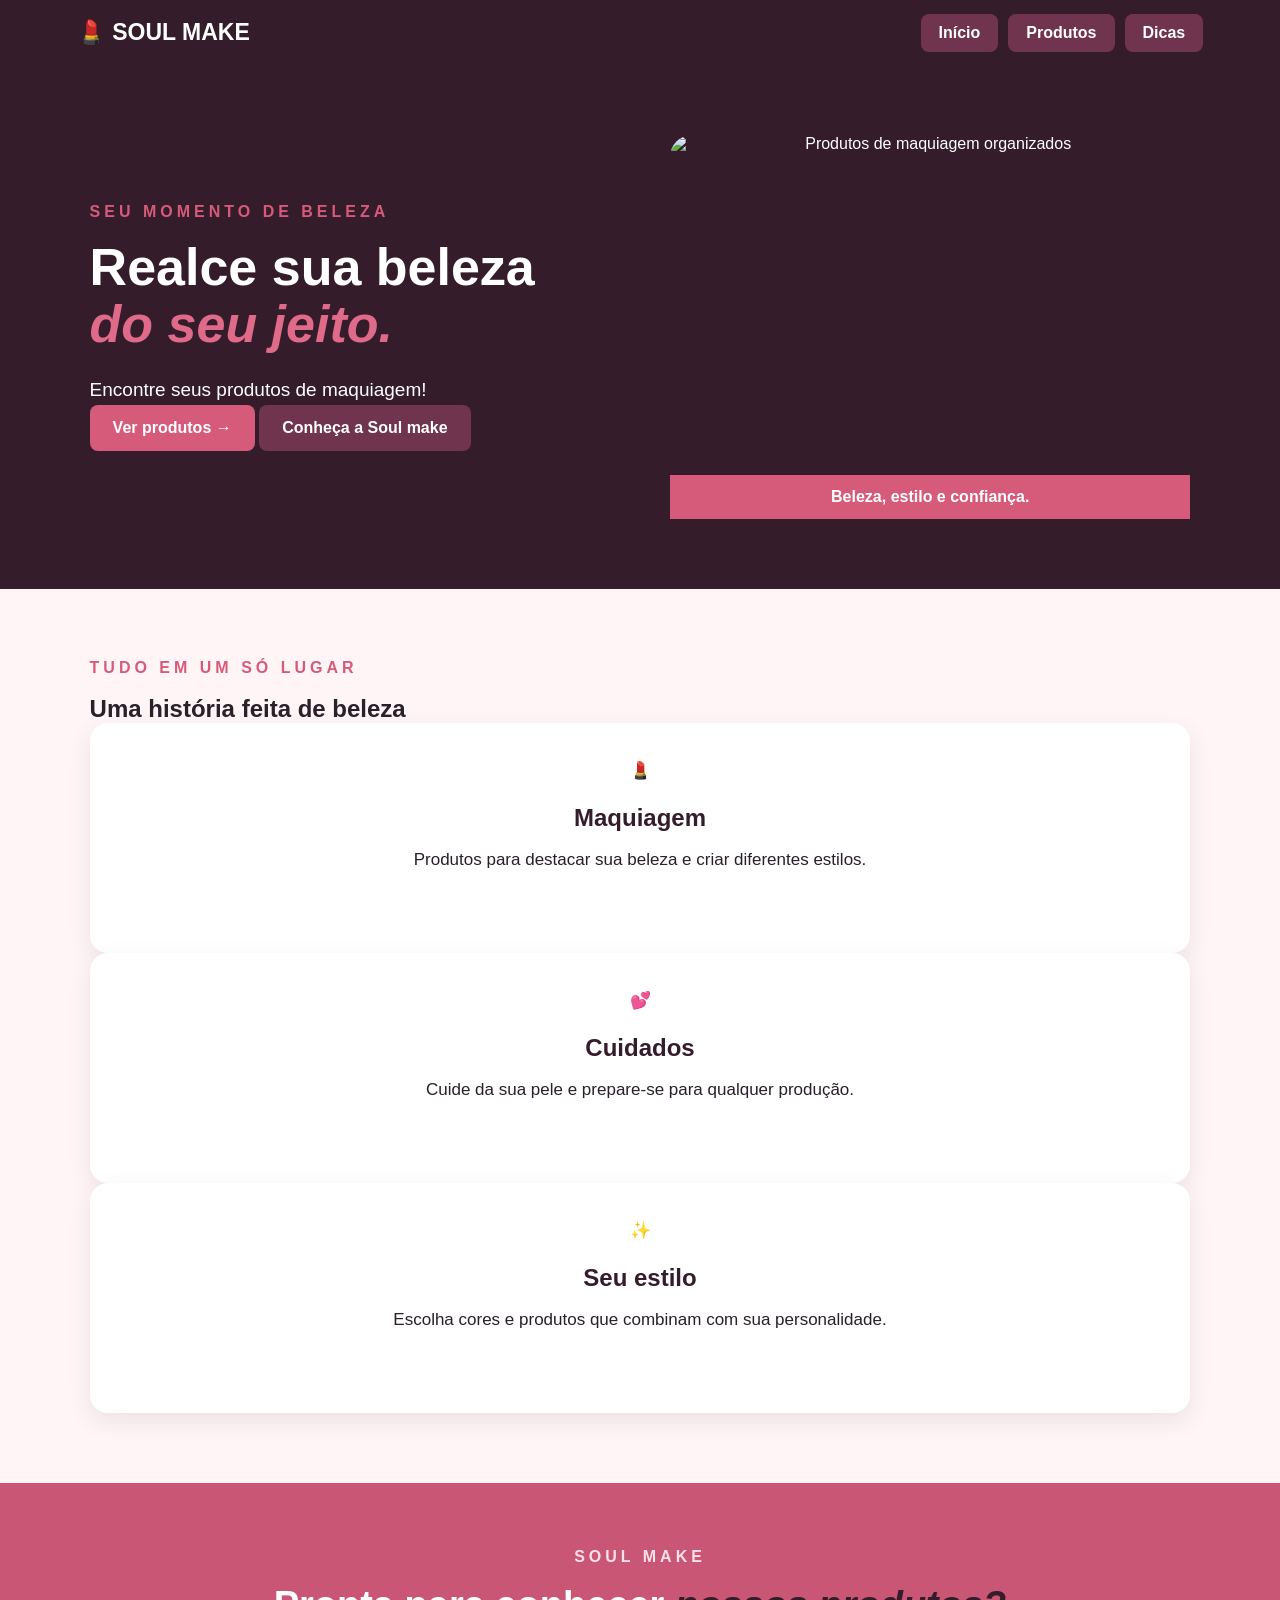
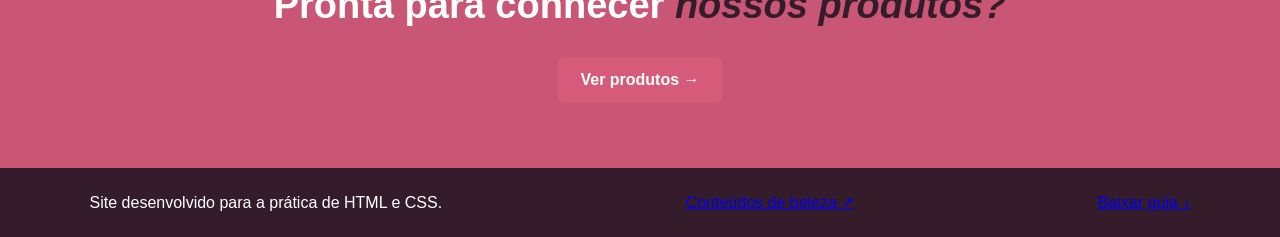
==== index.html @ e2d08eaf "adicionando produto" ====
<!DOCTYPE html>
<html lang="pt-BR">

<head>
    <meta charset="UTF-8">
    <meta name="viewport" content="width=device-width, initial-scale=1.0">
    <title>Make Beauty</title>
    <link rel="stylesheet" href="css/style.css">
</head>

<body>

    <header>

        <p class="logo">💄 SOUL MAKE</p>

        <nav>
            <a href="index.html">Início</a>
            <a href="pages/produtos.html">Produtos</a>
            <a href="pages/dicas.html">Dicas</a>
        </nav>

    </header>

    <main>

        <section class="hero">

            <article class="hero-text">

                <p class="destaque">SEU MOMENTO DE BELEZA</p>

                <h1>
                    Realce sua beleza
                    <span>do seu jeito.</span>
                </h1>

                <p>
                    Encontre seus produtos de maquiagem!
                </p>

                <a href="pages/produtos.html" class="botao principal">
                    Ver produtos →
                </a>

                <a href="#destaques" class="botao secundario">
                    Conheça a Soul make
                </a>

            </article>

            <article class="hero-imagem">

                <img
                    src="assets/maquiagem.jpg"
                    alt="Produtos de maquiagem organizados">

                <p>
                    Beleza, estilo e confiança.
                </p>

            </article>

        </section>


        <section id="destaques">

            <p class="destaque">
                TUDO EM UM SÓ LUGAR
            </p>

            <h2>
                Uma história feita de
                <span>beleza</span>
            </h2>


            <article class="card">

                <p class="icone">💄</p>

                <h3>
                    Maquiagem
                </h3>

                <p>
                    Produtos para destacar sua beleza
                    e criar diferentes estilos.
                </p>

            </article>


            <article class="card">

                <p class="icone">💕</p>

                <h3>
                    Cuidados
                </h3>

                <p>
                    Cuide da sua pele e prepare-se
                    para qualquer produção.
                </p>

            </article>


            <article class="card">

                <p class="icone">✨</p>

                <h3>
                    Seu estilo
                </h3>

                <p>
                    Escolha cores e produtos que
                    combinam com sua personalidade.
                </p>

            </article>

        </section>


        <section class="chamada">

            <p class="destaque">
                SOUL MAKE
            </p>

            <h2>
                Pronta para conhecer
                <span>nossos produtos?</span>
            </h2>

            <a href="pages/produtos.html" class="botao principal">
                Ver produtos →
            </a>

        </section>

    </main>


    <footer>

        <p>
            Site desenvolvido para a prática de HTML e CSS.
        </p>

        <a
            href="https://www.vogue.com/beauty"
            target="_blank">
            Conteúdos de beleza ↗
        </a>

        <a
            href="assets/arquivos/guia-maquiagem.txt"
            download>
            Baixar guia ↓
        </a>

    </footer>

</body>

</html>
---- css/style.css ----
* {
    margin: 0;
    padding: 0;
    box-sizing: border-box;
}

body {
    font-family: Arial, sans-serif;
    background-color: #fff5f7;
    color: #29202a;
}


/* HEADER */

header {
    background-color: #351c2b;
    min-height: 65px;
    padding: 0 6%;

    display: flex;
    align-items: center;
    justify-content: space-between;
}

.logo {
    color: #ffffff;
    font-size: 23px;
    font-weight: bold;
}

nav {
    display: flex;
    gap: 10px;
}

nav a {
    color: #ffffff;
    text-decoration: none;
    font-weight: bold;

    background-color: #71344e;

    padding: 10px 18px;

    border-radius: 8px;
}

nav a:hover {
    background-color: #c95675;
}


/* PRIMEIRA TELA */

.hero {
    background-color: #351c2b;
    color: #ffffff;

    min-height: 520px;

    padding: 70px 7%;

    display: flex;
    align-items: center;
    justify-content: space-between;

    gap: 60px;
}

.hero-text {
    flex: 1;
}

.destaque {
    color: #d65b7a;

    font-weight: bold;

    letter-spacing: 4px;

    margin-bottom: 18px;
}

.hero h1 {
    font-size: 52px;

    line-height: 1.1;

    margin-bottom: 22px;
}

.hero h1 span {
    color: #e06a89;

    font-style: italic;
}

.hero-text > p:not(.destaque) {
    font-size: 19px;

    line-height: 1.6;

    max-width: 650px;
}


/* BOTÕES */

.botoes {
    display: flex;

    gap: 15px;

    margin-top: 30px;
}

.botao {
    display: inline-block;

    color: #ffffff;

    text-decoration: none;

    font-weight: bold;

    padding: 14px 23px;

    border-radius: 8px;
}

.botao.principal {
    background-color: #d65b7a;
}

.botao.secundario {
    background-color: #71344e;
}

.botao:hover {
    opacity: 0.85;
}


/* IMAGEM */

.hero-imagem {
    flex: 1;

    text-align: center;
}

.hero-imagem img {
    width: 100%;
    height: 340px;

    border-radius: 22px;

    object-fit: cover;

    display: block;
}

.hero-imagem p {
    background-color: #d65b7a;

    padding: 13px;

    font-weight: bold;
}


/* DESTAQUES */

#destaques {
    padding: 70px 7%;
}

.titulo {
    margin-bottom: 35px;
}

.titulo h2 {
    color: #351c2b;

    font-size: 35px;
}

.titulo h2 span {
    color: #d65b7a;

    font-style: italic;
}


/* CARDS */

.cards {
    display: flex;

    gap: 25px;
}

.card {
    background-color: #ffffff;

    flex: 1;

    min-height: 230px;

    padding: 35px;

    border-radius: 18px;

    text-align: center;

    box-shadow: 0 8px 25px rgba(0, 0, 0, 0.08);
}

.icone {
    font-size: 45px;

    margin-bottom: 20px;
}

.card h3 {
    font-size: 24px;

    margin-bottom: 15px;

    color: #351c2b;
}

.card p {
    font-size: 17px;

    line-height: 1.5;
}


/* CHAMADA */

.chamada {
    background-color: #c95675;

    color: #ffffff;

    padding: 65px 7%;

    text-align: center;
}

.chamada .destaque {
    color: #ffe1e8;
}

.chamada h2 {
    font-size: 38px;

    margin-bottom: 30px;
}

.chamada h2 span {
    color: #351c2b;

    font-style: italic;
}


/* RODAPÉ */

footer {
    background-color: #351c2b;

    color: #ffffff;

    padding: 25px 7%;

    display: flex;

    align-items: center;

    justify-content: space-between;

    gap: 20px;
}

.footer-links {
    display: flex;

    gap: 10px;
}

.footer-links a {
    color: #351c2b;

    text-decoration: none;

    font-weight: bold;

    background-color: #ffd6df;

    padding: 12px 18px;

    border-radius: 8px;
}

.footer-links a:hover {
    background-color: #ffffff;
}


/* RESPONSIVIDADE */

@media (max-width: 800px) {

    header,
    footer {
        flex-direction: column;

        gap: 15px;

        padding: 20px;
    }

    nav {
        flex-wrap: wrap;

        justify-content: center;
    }

    .hero {
        flex-direction: column;

        padding: 50px 5%;
    }

    .hero h1 {
        font-size: 38px;
    }

    .cards {
        flex-direction: column;
    }

    .botoes {
        flex-wrap: wrap;
    }
}

.produtos {
    padding: 60px 7%;
    background-color: #fff5f7;
}

.produtos .titulo-secao {
    display: flex;
    justify-content: space-between;
    align-items: center;
    margin-bottom: 40px;
}

.produtos .titulo-secao h2 {
    color: #c94f72;
    font-size: 36px;
}

.produtos .titulo-secao strong {
    color: #c94f72;
    font-size: 28px;
}

.grid-produtos {
    display: grid;
    grid-template-columns: repeat(4, 1fr);
    gap: 30px;
}

.produto {
    background-color: #ffffff;
    padding: 25px;
    border-radius: 18px;
    text-align: center;
    box-shadow: 0 5px 20px rgba(0, 0, 0, 0.08);
}

.produto img {
    width: 100%;
    height: 270px;
    object-fit: contain;
    border-radius: 12px;
}

.produto h3 {
    color: #222222;
    font-size: 20px;
    margin: 20px 0 10px;
}

.produto .preco {
    color: #c94f72;
    font-size: 20px;
    font-weight: bold;
}

.produtos .chamada {
    margin-top: 70px;
}


/* BOTÕES */

.produtos .botao {
    display: inline-block;
    padding: 14px 25px;
    border-radius: 8px;
    text-decoration: none;
    font-weight: bold;
}

.produtos .botao.principal {
    background-color: #d6294a;
    color: #ffffff;
}


/* RESPONSIVO */

@media (max-width: 1000px) {

    .grid-produtos {
        grid-template-columns: repeat(2, 1fr);
    }

}


@media (max-width: 600px) {

    .grid-produtos {
        grid-template-columns: 1fr;
    }

}
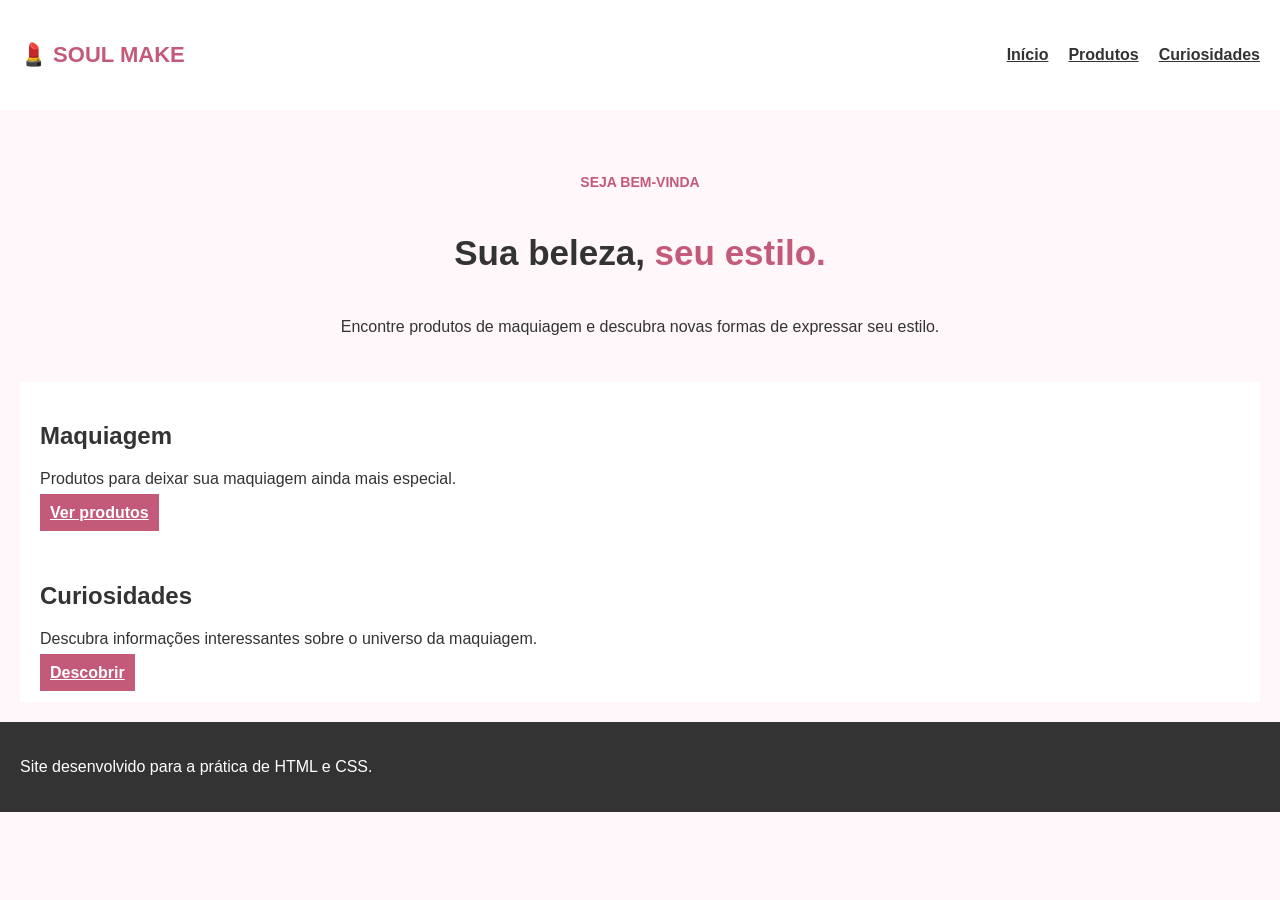
==== commit 730fc4d3: "adicionando produto" ====
--- a/index.html
+++ b/index.html
@@ -2,144 +2,100 @@
 <html lang="pt-BR">
 
 <head>
+
     <meta charset="UTF-8">
     <meta name="viewport" content="width=device-width, initial-scale=1.0">
-    <title>Make Beauty</title>
+
+    <title>SOUL MAKE - Início</title>
+
     <link rel="stylesheet" href="css/style.css">
+
 </head>
 
 <body>
 
-    <header>
+    <header class="header">
 
-        <p class="logo">💄 SOUL MAKE</p>
+        <p class="logo">
+            💄 SOUL MAKE
+        </p>
 
-        <nav>
-            <a href="index.html">Início</a>
-            <a href="pages/produtos.html">Produtos</a>
-            <a href="pages/dicas.html">Dicas</a>
-        </nav>
+        <section class="menu">
+
+            <a href="index.html">
+                Início
+            </a>
+
+            <a href="pages/produtos.html">
+                Produtos
+            </a>
+
+            <a href="pages/curiosidades.html">
+                Curiosidades
+            </a>
+
+        </section>
 
     </header>
 
+
     <main>
 
-        <section class="hero">
+        <section class="topo-pagina">
 
-            <article class="hero-text">
+            <p class="pequeno">
+                SEJA BEM-VINDA
+            </p>
 
-                <p class="destaque">SEU MOMENTO DE BELEZA</p>
+            <h1>
+                Sua beleza,
+                <span>seu estilo.</span>
+            </h1>
 
-                <h1>
-                    Realce sua beleza
-                    <span>do seu jeito.</span>
-                </h1>
-
-                <p>
-                    Encontre seus produtos de maquiagem!
-                </p>
-
-                <a href="pages/produtos.html" class="botao principal">
-                    Ver produtos →
-                </a>
-
-                <a href="#destaques" class="botao secundario">
-                    Conheça a Soul make
-                </a>
-
-            </article>
-
-            <article class="hero-imagem">
-
-                <img
-                    src="assets/maquiagem.jpg"
-                    alt="Produtos de maquiagem organizados">
-
-                <p>
-                    Beleza, estilo e confiança.
-                </p>
-
-            </article>
+            <p>
+                Encontre produtos de maquiagem e descubra
+                novas formas de expressar seu estilo.
+            </p>
 
         </section>
 
 
-        <section id="destaques">
-
-            <p class="destaque">
-                TUDO EM UM SÓ LUGAR
-            </p>
-
-            <h2>
-                Uma história feita de
-                <span>beleza</span>
-            </h2>
-
+        <section class="destaques">
 
             <article class="card">
 
-                <p class="icone">💄</p>
-
-                <h3>
+                <h2>
                     Maquiagem
-                </h3>
+                </h2>
 
                 <p>
-                    Produtos para destacar sua beleza
-                    e criar diferentes estilos.
+                    Produtos para deixar sua maquiagem
+                    ainda mais especial.
                 </p>
+
+                <a href="pages/produtos.html" class="botao">
+                    Ver produtos
+                </a>
 
             </article>
 
 
             <article class="card">
 
-                <p class="icone">💕</p>
-
-                <h3>
-                    Cuidados
-                </h3>
+                <h2>
+                    Curiosidades
+                </h2>
 
                 <p>
-                    Cuide da sua pele e prepare-se
-                    para qualquer produção.
+                    Descubra informações interessantes
+                    sobre o universo da maquiagem.
                 </p>
 
-            </article>
-
-
-            <article class="card">
-
-                <p class="icone">✨</p>
-
-                <h3>
-                    Seu estilo
-                </h3>
-
-                <p>
-                    Escolha cores e produtos que
-                    combinam com sua personalidade.
-                </p>
+                <a href="pages/curiosidades.html" class="botao">
+                    Descobrir
+                </a>
 
             </article>
-
-        </section>
-
-
-        <section class="chamada">
-
-            <p class="destaque">
-                SOUL MAKE
-            </p>
-
-            <h2>
-                Pronta para conhecer
-                <span>nossos produtos?</span>
-            </h2>
-
-            <a href="pages/produtos.html" class="botao principal">
-                Ver produtos →
-            </a>
 
         </section>
 
@@ -152,20 +108,9 @@
             Site desenvolvido para a prática de HTML e CSS.
         </p>
 
-        <a
-            href="https://www.vogue.com/beauty"
-            target="_blank">
-            Conteúdos de beleza ↗
-        </a>
-
-        <a
-            href="assets/arquivos/guia-maquiagem.txt"
-            download>
-            Baixar guia ↓
-        </a>
-
     </footer>
 
 </body>
 
 </html>
+
--- a/css/style.css
+++ b/css/style.css
@@ -1,444 +1,252 @@
-* {
+body {
     margin: 0;
-    padding: 0;
-    box-sizing: border-box;
-}
-
-body {
-    font-family: Arial, sans-serif;
-    background-color: #fff5f7;
-    color: #29202a;
-}
-
-
-/* HEADER */
+    font-family: Arial;
+    background-color: #fff7fa;
+    color: #333333;
+}
 
 header {
-    background-color: #351c2b;
-    min-height: 65px;
-    padding: 0 6%;
-
-    display: flex;
-    align-items: center;
+    background-color: #ffffff;
+    padding: 20px;
+    display: flex;
     justify-content: space-between;
+    align-items: center;
 }
 
 .logo {
-    color: #ffffff;
-    font-size: 23px;
-    font-weight: bold;
-}
-
-nav {
-    display: flex;
-    gap: 10px;
-}
-
-nav a {
-    color: #ffffff;
-    text-decoration: none;
-    font-weight: bold;
-
-    background-color: #71344e;
-
-    padding: 10px 18px;
-
-    border-radius: 8px;
-}
-
-nav a:hover {
-    background-color: #c95675;
-}
-
-
-/* PRIMEIRA TELA */
+    color: #c45a7a;
+    font-size: 22px;
+    font-weight: bold;
+}
+
+.menu {
+    display: flex;
+    gap: 20px;
+    align-items: center;
+}
+
+header a {
+    color: #333333;
+    font-weight: bold;
+}
+
+header a:hover {
+    color: #c45a7a;
+}
+
+.ativo {
+    color: #c45a7a;
+}
+
+main {
+    padding: 20px;
+}
 
 .hero {
-    background-color: #351c2b;
-    color: #ffffff;
-
-    min-height: 520px;
-
-    padding: 70px 7%;
-
-    display: flex;
-    align-items: center;
+    display: flex;
     justify-content: space-between;
-
-    gap: 60px;
+    align-items: center;
+    gap: 30px;
 }
 
 .hero-text {
     flex: 1;
 }
 
-.destaque {
-    color: #d65b7a;
-
-    font-weight: bold;
-
-    letter-spacing: 4px;
-
-    margin-bottom: 18px;
-}
-
-.hero h1 {
-    font-size: 52px;
-
-    line-height: 1.1;
-
-    margin-bottom: 22px;
-}
-
-.hero h1 span {
-    color: #e06a89;
-
-    font-style: italic;
-}
-
-.hero-text > p:not(.destaque) {
-    font-size: 19px;
-
-    line-height: 1.6;
-
-    max-width: 650px;
-}
-
-
-/* BOTÕES */
-
-.botoes {
-    display: flex;
-
-    gap: 15px;
-
-    margin-top: 30px;
-}
-
-.botao {
-    display: inline-block;
-
-    color: #ffffff;
-
-    text-decoration: none;
-
-    font-weight: bold;
-
-    padding: 14px 23px;
-
-    border-radius: 8px;
-}
-
-.botao.principal {
-    background-color: #d65b7a;
-}
-
-.botao.secundario {
-    background-color: #71344e;
-}
-
-.botao:hover {
-    opacity: 0.85;
-}
-
-
-/* IMAGEM */
-
 .hero-imagem {
     flex: 1;
-
-    text-align: center;
 }
 
 .hero-imagem img {
     width: 100%;
-    height: 340px;
-
-    border-radius: 22px;
-
+    height: 300px;
+    border-radius: 12px;
     object-fit: cover;
-
-    display: block;
-}
-
-.hero-imagem p {
-    background-color: #d65b7a;
-
-    padding: 13px;
-
-    font-weight: bold;
-}
-
-
-/* DESTAQUES */
+}
+
+.destaque {
+    color: #c45a7a;
+    font-size: 14px;
+    font-weight: bold;
+}
+
+h1 {
+    font-size: 40px;
+}
+
+h1 span,
+h2 span {
+    color: #c45a7a;
+}
+
+.botao {
+    background-color: #c45a7a;
+    color: #ffffff;
+    padding: 10px;
+    font-weight: bold;
+}
+
+.botao:hover {
+    background-color: #a94463;
+}
+
+.secundario {
+    background-color: #ffffff;
+    color: #c45a7a;
+}
 
 #destaques {
-    padding: 70px 7%;
-}
-
-.titulo {
-    margin-bottom: 35px;
-}
-
-.titulo h2 {
-    color: #351c2b;
-
+    padding: 30px;
+}
+
+#destaques > article {
+    display: flex;
+    flex-direction: column;
+    align-items: center;
+    flex: 1;
+}
+
+.card {
+    background-color: #ffffff;
+    padding: 20px;
+}
+
+.card h3 {
+    color: #c45a7a;
+}
+
+.icone {
+    font-size: 30px;
+}
+
+.chamada {
+    background-color: #f8dce5;
+    padding: 30px;
+    display: flex;
+    flex-direction: column;
+    align-items: center;
+}
+
+
+.topo-pagina {
+    padding: 30px;
+    display: flex;
+    flex-direction: column;
+    align-items: center;
+}
+
+.topo-pagina h1 {
     font-size: 35px;
 }
 
-.titulo h2 span {
-    color: #d65b7a;
-
-    font-style: italic;
-}
-
-
-/* CARDS */
-
-.cards {
-    display: flex;
-
-    gap: 25px;
-}
-
-.card {
-    background-color: #ffffff;
-
-    flex: 1;
-
-    min-height: 230px;
-
-    padding: 35px;
-
-    border-radius: 18px;
-
-    text-align: center;
-
-    box-shadow: 0 8px 25px rgba(0, 0, 0, 0.08);
-}
-
-.icone {
-    font-size: 45px;
-
-    margin-bottom: 20px;
-}
-
-.card h3 {
-    font-size: 24px;
-
-    margin-bottom: 15px;
-
-    color: #351c2b;
-}
-
-.card p {
-    font-size: 17px;
-
-    line-height: 1.5;
-}
-
-
-/* CHAMADA */
-
-.chamada {
-    background-color: #c95675;
-
-    color: #ffffff;
-
-    padding: 65px 7%;
-
-    text-align: center;
-}
-
-.chamada .destaque {
-    color: #ffe1e8;
-}
-
-.chamada h2 {
-    font-size: 38px;
-
-    margin-bottom: 30px;
-}
-
-.chamada h2 span {
-    color: #351c2b;
-
-    font-style: italic;
-}
-
-
-/* RODAPÉ */
-
-footer {
-    background-color: #351c2b;
-
-    color: #ffffff;
-
-    padding: 25px 7%;
-
-    display: flex;
-
-    align-items: center;
-
+.topo-pagina span {
+    color: #c45a7a;
+}
+
+.pequeno {
+    color: #c45a7a;
+    font-size: 14px;
+    font-weight: bold;
+}
+
+.produtos {
+    padding: 30px;
+}
+
+.titulo-secao {
+    display: flex;
     justify-content: space-between;
-
-    gap: 20px;
-}
-
-.footer-links {
-    display: flex;
-
-    gap: 10px;
-}
-
-.footer-links a {
-    color: #351c2b;
-
-    text-decoration: none;
-
-    font-weight: bold;
-
-    background-color: #ffd6df;
-
-    padding: 12px 18px;
-
-    border-radius: 8px;
-}
-
-.footer-links a:hover {
-    background-color: #ffffff;
-}
-
-
-/* RESPONSIVIDADE */
-
-@media (max-width: 800px) {
-
-    header,
-    footer {
-        flex-direction: column;
-
-        gap: 15px;
-
-        padding: 20px;
-    }
-
-    nav {
-        flex-wrap: wrap;
-
-        justify-content: center;
-    }
-
-    .hero {
-        flex-direction: column;
-
-        padding: 50px 5%;
-    }
-
-    .hero h1 {
-        font-size: 38px;
-    }
-
-    .cards {
-        flex-direction: column;
-    }
-
-    .botoes {
-        flex-wrap: wrap;
-    }
-}
-
-.produtos {
-    padding: 60px 7%;
-    background-color: #fff5f7;
-}
-
-.produtos .titulo-secao {
-    display: flex;
-    justify-content: space-between;
-    align-items: center;
-    margin-bottom: 40px;
-}
-
-.produtos .titulo-secao h2 {
-    color: #c94f72;
-    font-size: 36px;
-}
-
-.produtos .titulo-secao strong {
-    color: #c94f72;
-    font-size: 28px;
+    align-items: center;
+}
+
+.titulo-secao h2 {
+    font-size: 25px;
 }
 
 .grid-produtos {
-    display: grid;
-    grid-template-columns: repeat(4, 1fr);
-    gap: 30px;
+    display: flex;
+    flex-wrap: wrap;
+    gap: 16px;
 }
 
 .produto {
     background-color: #ffffff;
-    padding: 25px;
-    border-radius: 18px;
-    text-align: center;
-    box-shadow: 0 5px 20px rgba(0, 0, 0, 0.08);
+    padding: 15px;
+    flex: 1;
 }
 
 .produto img {
     width: 100%;
-    height: 270px;
+    height: 150px;
+    border-radius: 12px;
     object-fit: contain;
-    border-radius: 12px;
 }
 
 .produto h3 {
-    color: #222222;
-    font-size: 20px;
-    margin: 20px 0 10px;
-}
-
-.produto .preco {
-    color: #c94f72;
-    font-size: 20px;
-    font-weight: bold;
-}
-
-.produtos .chamada {
-    margin-top: 70px;
-}
-
-
-/* BOTÕES */
-
-.produtos .botao {
-    display: inline-block;
-    padding: 14px 25px;
-    border-radius: 8px;
-    text-decoration: none;
-    font-weight: bold;
-}
-
-.produtos .botao.principal {
-    background-color: #d6294a;
+    font-size: 15px;
+}
+
+.preco {
+    color: #c45a7a;
+    font-weight: bold;
+}
+
+.curiosidades-conteudo {
+    display: flex;
+    gap: 30px;
+}
+
+.imagem-curiosidade {
+    background-color: #ffffff;
+    padding: 30px;
+    flex: 1;
+}
+
+.imagem-curiosidade .lua {
+    font-size: 40px;
+}
+
+.imagem-curiosidade h2 {
+    color: #333333;
+}
+
+.lista-curiosidades {
+    flex: 2;
+}
+
+.fato {
+    display: flex;
+    gap: 20px;
+    background-color: #ffffff;
+    padding: 15px;
+}
+
+.numero {
+    color: #c45a7a;
+    font-weight: bold;
+}
+
+.fato h3 {
+    color: #333333;
+}
+
+
+footer {
+    background-color: #333333;
     color: #ffffff;
-}
-
-
-/* RESPONSIVO */
-
-@media (max-width: 1000px) {
-
-    .grid-produtos {
-        grid-template-columns: repeat(2, 1fr);
-    }
-
-}
-
-
-@media (max-width: 600px) {
-
-    .grid-produtos {
-        grid-template-columns: 1fr;
-    }
-
-}
+    padding: 20px;
+}
+
+.footer-botoes {
+    display: flex;
+    gap: 20px;
+}
+
+footer a {
+    color: #ffffff;
+    font-weight: bold;
+}
+
+footer a:hover {
+    color: #c45a7a;
+}
